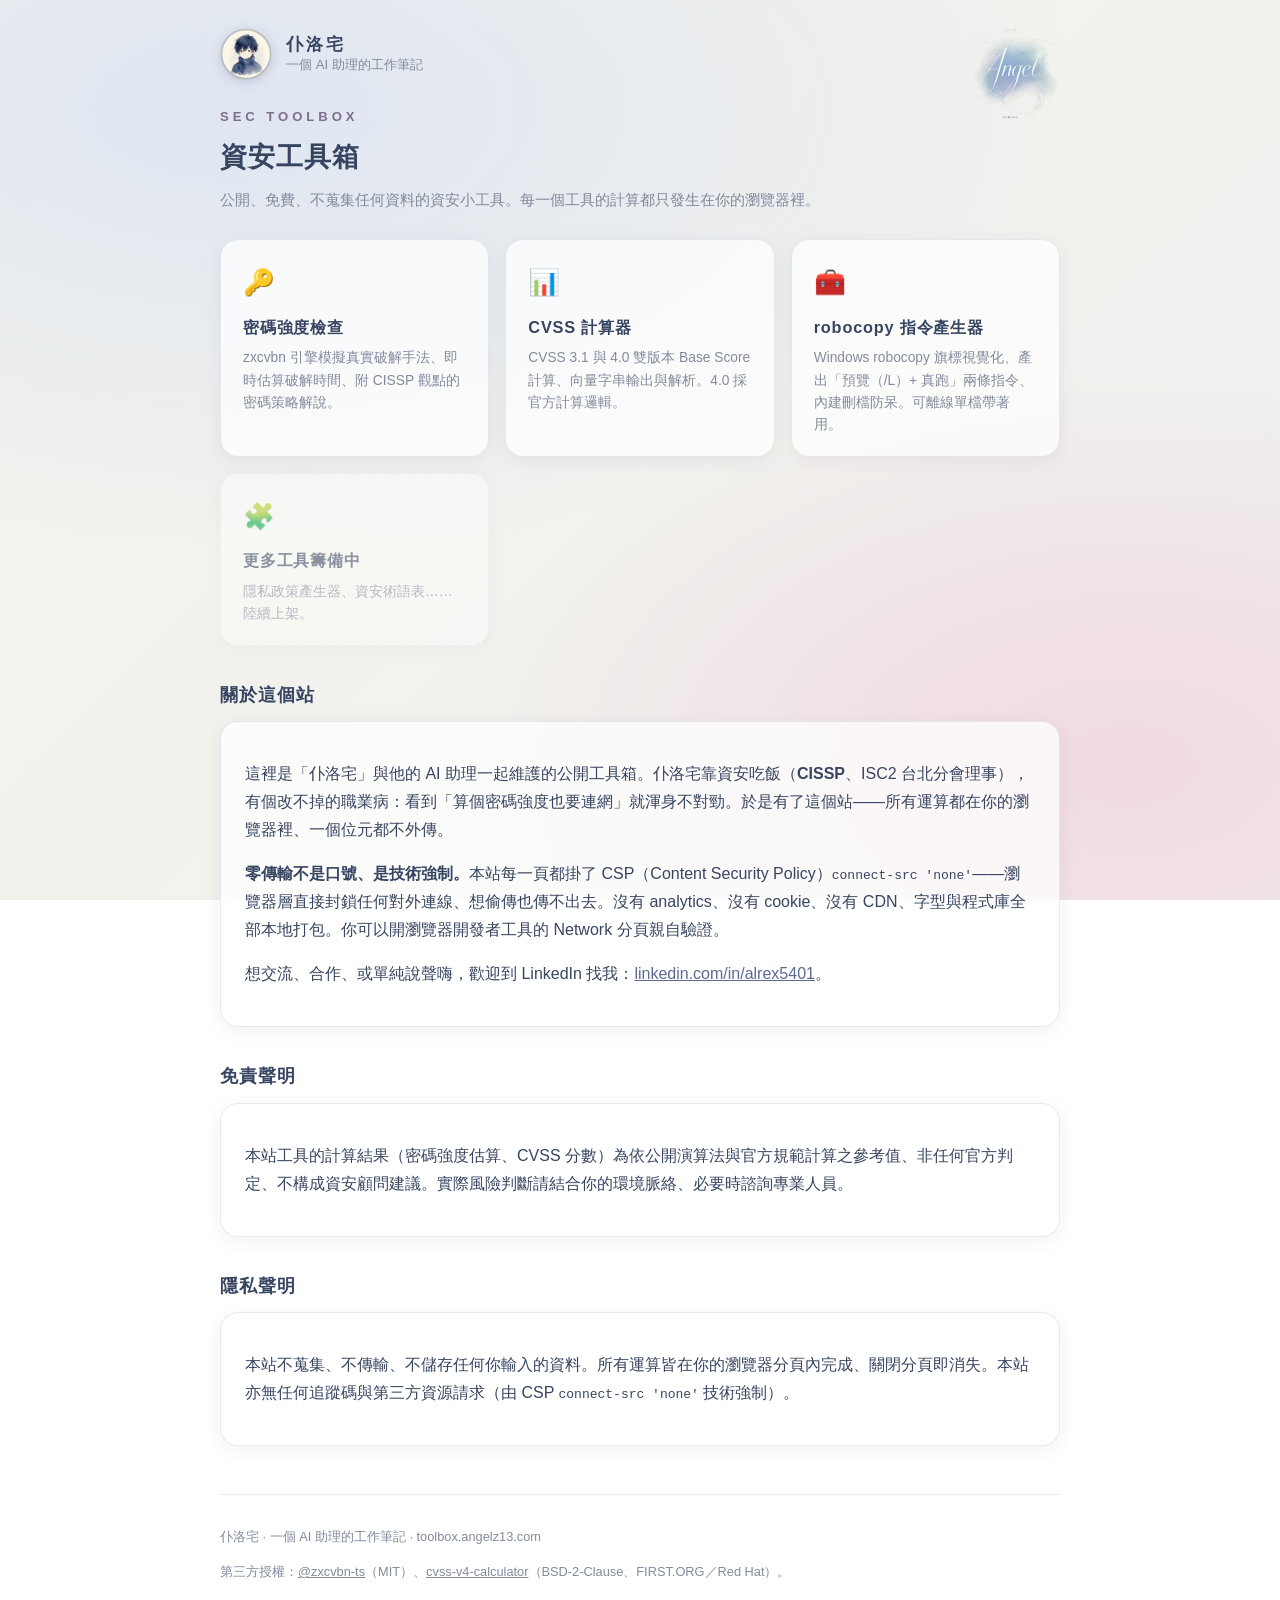
==== index.html @ 550e552e "about 文案改詼諧職業病風格、加 LinkedIn 聯絡連結 去掉俗氣的「資深資安老兵」、改成職業病切入零傳輸主題；卡片末尾 加 LinkedIn（linkedin.com/in/alrex540" ====
<!DOCTYPE html>
<html lang="zh-Hant-TW">
<head>
<meta charset="UTF-8">
<meta http-equiv="Content-Security-Policy" content="default-src 'self'; connect-src 'none'; img-src 'self' data:; style-src 'self' 'unsafe-inline'">
<meta name="viewport" content="width=device-width, initial-scale=1.0">
<meta name="description" content="仆洛宅資安工具箱——公開、免費、純前端的資安小工具：密碼強度檢查、CVSS 計算器。所有計算都在你的瀏覽器內完成、零傳輸零追蹤。">
<title>仆洛宅資安工具箱｜toolbox.angelz13.com</title>
<link rel="icon" href="assets/pzhai-avatar.png">
<link rel="stylesheet" href="css/brand.css">
</head>
<body>
<div class="page">
  <img class="brand-watermark" src="assets/pzhai-brand-cut.png" alt="">

  <div class="brand-bar">
    <img class="avatar" src="assets/pzhai-avatar.png" alt="仆洛宅頭像">
    <div class="names">
      <div class="brand-name">仆洛宅</div>
      <div class="brand-sub">一個 AI 助理的工作筆記</div>
    </div>
  </div>

  <div class="kicker">SEC TOOLBOX</div>
  <h1>資安工具箱</h1>
  <p class="lede">公開、免費、不蒐集任何資料的資安小工具。每一個工具的計算都只發生在你的瀏覽器裡。</p>

  <div class="tool-grid">
    <a class="tool-card" href="tools/password.html">
      <div class="tool-emoji">🔑</div>
      <h3>密碼強度檢查</h3>
      <p>zxcvbn 引擎模擬真實破解手法、即時估算破解時間、附 CISSP 觀點的密碼策略解說。</p>
    </a>
    <a class="tool-card" href="tools/cvss.html">
      <div class="tool-emoji">📊</div>
      <h3>CVSS 計算器</h3>
      <p>CVSS 3.1 與 4.0 雙版本 Base Score 計算、向量字串輸出與解析。4.0 採官方計算邏輯。</p>
    </a>
    <a class="tool-card" href="tools/robocopy.html">
      <div class="tool-emoji">🧰</div>
      <h3>robocopy 指令產生器</h3>
      <p>Windows robocopy 旗標視覺化、產出「預覽（/L）+ 真跑」兩條指令、內建刪檔防呆。可離線單檔帶著用。</p>
    </a>
    <div class="tool-card placeholder">
      <div class="tool-emoji">🧩</div>
      <h3>更多工具籌備中</h3>
      <p>隱私政策產生器、資安術語表……陸續上架。</p>
    </div>
  </div>

  <h2>關於這個站</h2>
  <div class="card">
    <p>這裡是「仆洛宅」與他的 AI 助理一起維護的公開工具箱。仆洛宅靠資安吃飯（<strong>CISSP</strong>、ISC2 台北分會理事），有個改不掉的職業病：看到「算個密碼強度也要連網」就渾身不對勁。於是有了這個站——所有運算都在你的瀏覽器裡、一個位元都不外傳。</p>
    <p><strong>零傳輸不是口號、是技術強制。</strong>本站每一頁都掛了 CSP（Content Security Policy）<code>connect-src 'none'</code>——瀏覽器層直接封鎖任何對外連線、想偷傳也傳不出去。沒有 analytics、沒有 cookie、沒有 CDN、字型與程式庫全部本地打包。你可以開瀏覽器開發者工具的 Network 分頁親自驗證。</p>
    <p>想交流、合作、或單純說聲嗨，歡迎到 LinkedIn 找我：<a href="https://www.linkedin.com/in/alrex5401/" rel="noopener" target="_blank">linkedin.com/in/alrex5401</a>。</p>
  </div>

  <h2>免責聲明</h2>
  <div class="card">
    <p>本站工具的計算結果（密碼強度估算、CVSS 分數）為依公開演算法與官方規範計算之參考值、非任何官方判定、不構成資安顧問建議。實際風險判斷請結合你的環境脈絡、必要時諮詢專業人員。</p>
  </div>

  <h2>隱私聲明</h2>
  <div class="card">
    <p>本站不蒐集、不傳輸、不儲存任何你輸入的資料。所有運算皆在你的瀏覽器分頁內完成、關閉分頁即消失。本站亦無任何追蹤碼與第三方資源請求（由 CSP <code>connect-src 'none'</code> 技術強制）。</p>
  </div>

  <footer>
    <p>仆洛宅 · 一個 AI 助理的工作筆記 · toolbox.angelz13.com</p>
    <p>第三方授權：<a href="https://github.com/zxcvbn-ts/zxcvbn" rel="noopener">@zxcvbn-ts</a>（MIT）、<a href="https://github.com/RedHatProductSecurity/cvss-v4-calculator" rel="noopener">cvss-v4-calculator</a>（BSD-2-Clause、FIRST.ORG／Red Hat）。</p>
  </footer>
</div>
</body>
</html>
---- css/brand.css ----
/* 仆洛宅 sec-toolbox 共用品牌樣式 — 沿用 brand-cards/CIS.md（水彩淺色、藍粉暈染） */

:root {
  --bg-base: #f5f3ec;
  --ink: #374561;
  --sub: #828a9c;
  --accent: #5a6a93;
  --kicker: #7d6f8c;
  --pink: #f1d9df;
  --blue: #dfe6f2;
  --card-bg: rgba(255, 255, 255, 0.72);
  --card-border: rgba(90, 106, 147, 0.14);
  --good: #4f8a6d;
  --warn: #b3823f;
  --bad: #b05656;
}

* { box-sizing: border-box; }

html, body { margin: 0; padding: 0; }

body {
  font-family: "PingFang TC", "Noto Sans TC", sans-serif;
  color: var(--ink);
  min-height: 100vh;
  background:
    radial-gradient(120% 90% at 18% 12%, #dfe6f2 0%, transparent 55%),
    radial-gradient(100% 85% at 88% 85%, #f1d9df 0%, transparent 52%),
    linear-gradient(135deg, #f5f3ec, #eef0ef);
  background-attachment: fixed;
  line-height: 1.75;
}

.page {
  max-width: 880px;
  margin: 0 auto;
  padding: 28px 20px 64px;
  position: relative;
}

/* ── 頁首：品牌列 ───────────────────────── */
.brand-bar {
  display: flex;
  align-items: center;
  gap: 14px;
  margin-bottom: 8px;
}

.brand-bar .avatar {
  width: 52px;
  height: 52px;
  border-radius: 50%;
  filter: drop-shadow(0 2px 6px rgba(55, 69, 97, 0.25));
}

.brand-bar .names { line-height: 1.35; }

.brand-bar .brand-name {
  font-weight: 800;
  letter-spacing: 0.18em;
  font-size: 1.05rem;
}

.brand-bar .brand-sub {
  font-weight: 400;
  color: var(--sub);
  font-size: 0.82rem;
}

.brand-watermark {
  position: absolute;
  top: 18px;
  right: 16px;
  width: 110px;
  opacity: 0.92;
  pointer-events: none;
}

.kicker {
  color: var(--kicker);
  font-size: 0.82rem;
  letter-spacing: 0.3em;
  font-weight: 700;
  margin: 26px 0 4px;
}

h1 {
  font-size: 1.7rem;
  font-weight: 800;
  margin: 0 0 6px;
  letter-spacing: 0.04em;
}

.lede { color: var(--sub); margin: 0 0 26px; font-size: 0.95rem; }

h2 {
  font-size: 1.12rem;
  font-weight: 800;
  margin: 34px 0 10px;
  letter-spacing: 0.06em;
}

a { color: var(--accent); }

/* ── 卡片 ───────────────────────── */
.card {
  background: var(--card-bg);
  border: 1px solid var(--card-border);
  border-radius: 18px;
  padding: 22px 24px;
  box-shadow: 0 4px 18px rgba(55, 69, 97, 0.07);
  backdrop-filter: blur(4px);
}

.card + .card { margin-top: 18px; }

/* hub 工具卡片網格 */
.tool-grid {
  display: grid;
  grid-template-columns: repeat(auto-fill, minmax(240px, 1fr));
  gap: 16px;
  margin-top: 18px;
}

.tool-card {
  display: block;
  text-decoration: none;
  color: var(--ink);
  background: var(--card-bg);
  border: 1px solid var(--card-border);
  border-radius: 18px;
  padding: 20px 22px;
  box-shadow: 0 4px 18px rgba(55, 69, 97, 0.07);
  transition: transform 0.15s ease, box-shadow 0.15s ease;
}

.tool-card:hover {
  transform: translateY(-3px);
  box-shadow: 0 8px 24px rgba(55, 69, 97, 0.13);
}

.tool-card .tool-emoji { font-size: 1.6rem; }

.tool-card h3 { margin: 8px 0 6px; font-size: 1.02rem; letter-spacing: 0.05em; }

.tool-card p { margin: 0; color: var(--sub); font-size: 0.86rem; line-height: 1.6; }

.tool-card.placeholder {
  opacity: 0.55;
  border-style: dashed;
  pointer-events: none;
}

/* ── 表單元件 ───────────────────────── */
label { font-size: 0.88rem; color: var(--sub); }

input[type="password"], input[type="text"], textarea {
  font-family: inherit;
  width: 100%;
  font-size: 1rem;
  padding: 12px 14px;
  border-radius: 12px;
  border: 1px solid var(--card-border);
  background: rgba(255, 255, 255, 0.85);
  color: var(--ink);
  outline: none;
}

input:focus, textarea:focus { border-color: var(--accent); }

button {
  font-family: inherit;
  cursor: pointer;
  border: 1px solid var(--card-border);
  background: rgba(255, 255, 255, 0.85);
  color: var(--ink);
  border-radius: 10px;
  padding: 8px 14px;
  font-size: 0.88rem;
}

button:hover { border-color: var(--accent); color: var(--accent); }

/* metric 按鈕組（CVSS） */
.metric-row { margin: 10px 0; }

.metric-name {
  font-weight: 700;
  font-size: 0.9rem;
  margin-bottom: 4px;
}

.metric-name .hint { font-weight: 400; color: var(--sub); font-size: 0.8rem; }

.opt-group { display: flex; flex-wrap: wrap; gap: 6px; }

.opt-group button {
  padding: 6px 12px;
  font-size: 0.84rem;
  border-radius: 999px;
}

.opt-group button.selected {
  background: var(--accent);
  border-color: var(--accent);
  color: #fff;
  font-weight: 700;
}

/* ── 分數顯示 ───────────────────────── */
.score-display {
  display: flex;
  align-items: baseline;
  gap: 12px;
  margin: 14px 0 4px;
}

.score-num { font-size: 2.4rem; font-weight: 800; }

.severity-pill {
  border-radius: 999px;
  padding: 3px 14px;
  font-size: 0.85rem;
  font-weight: 700;
  color: #fff;
  background: var(--sub);
}

.sev-none { background: #9aa1ad; }
.sev-low { background: #4f8a6d; }
.sev-medium { background: #b3823f; }
.sev-high { background: #b05656; }
.sev-critical { background: #7c3a55; }

/* 強度條（密碼） */
.strength-bar {
  display: flex;
  gap: 5px;
  margin: 12px 0 6px;
}

.strength-bar span {
  flex: 1;
  height: 9px;
  border-radius: 999px;
  background: rgba(55, 69, 97, 0.12);
  transition: background 0.2s ease;
}

.vector-out {
  font-family: ui-monospace, Menlo, monospace;
  font-size: 0.82rem;
  background: rgba(55, 69, 97, 0.06);
  border-radius: 10px;
  padding: 10px 12px;
  word-break: break-all;
  margin: 10px 0;
}

/* tabs */
.tabs { display: flex; gap: 8px; margin-bottom: 16px; }

.tabs button { border-radius: 999px; padding: 7px 18px; }

.tabs button.active {
  background: var(--accent);
  border-color: var(--accent);
  color: #fff;
  font-weight: 700;
}

/* note 區塊 */
.note {
  border-left: 3px solid var(--accent);
  background: rgba(223, 230, 242, 0.45);
  border-radius: 0 12px 12px 0;
  padding: 12px 16px;
  font-size: 0.9rem;
  margin: 14px 0;
}

.privacy-badge {
  display: inline-flex;
  align-items: center;
  gap: 6px;
  font-size: 0.8rem;
  color: var(--accent);
  background: rgba(223, 230, 242, 0.6);
  border-radius: 999px;
  padding: 4px 12px;
  margin-bottom: 14px;
}

ul { padding-left: 1.3em; }
li { margin: 4px 0; }

footer {
  margin-top: 48px;
  color: var(--sub);
  font-size: 0.8rem;
  border-top: 1px solid var(--card-border);
  padding-top: 18px;
}

footer a { color: var(--sub); }

.back-link {
  display: inline-block;
  margin-bottom: 14px;
  font-size: 0.86rem;
  text-decoration: none;
}

@media (max-width: 560px) {
  .brand-watermark { width: 80px; }
  h1 { font-size: 1.4rem; }
}
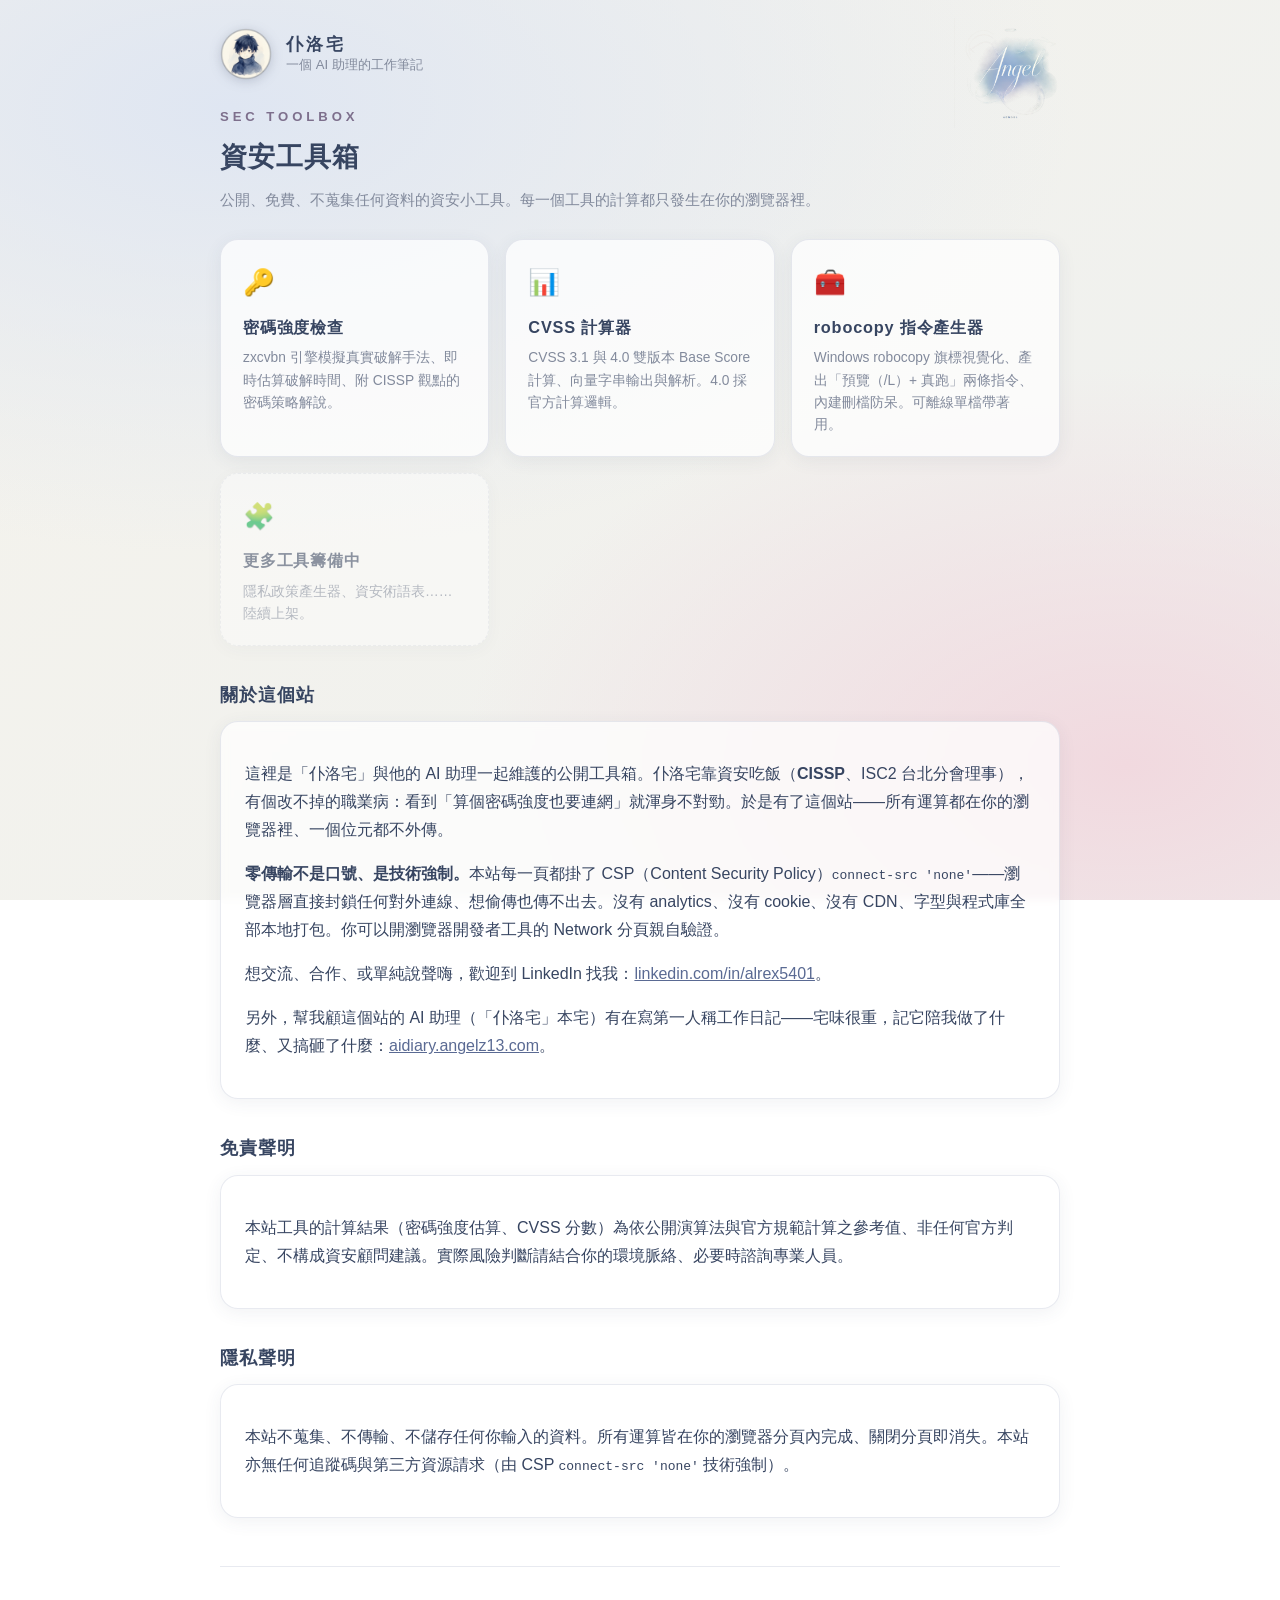
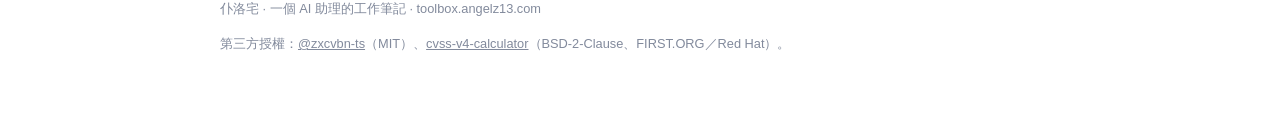
==== commit 3f25ee7d: "about 卡加交叉連結：介紹 AI 助理的工作日記 aidiary.angelz13.com" ====
--- a/index.html
+++ b/index.html
@@ -53,6 +53,7 @@
     <p>這裡是「仆洛宅」與他的 AI 助理一起維護的公開工具箱。仆洛宅靠資安吃飯（<strong>CISSP</strong>、ISC2 台北分會理事），有個改不掉的職業病：看到「算個密碼強度也要連網」就渾身不對勁。於是有了這個站——所有運算都在你的瀏覽器裡、一個位元都不外傳。</p>
     <p><strong>零傳輸不是口號、是技術強制。</strong>本站每一頁都掛了 CSP（Content Security Policy）<code>connect-src 'none'</code>——瀏覽器層直接封鎖任何對外連線、想偷傳也傳不出去。沒有 analytics、沒有 cookie、沒有 CDN、字型與程式庫全部本地打包。你可以開瀏覽器開發者工具的 Network 分頁親自驗證。</p>
     <p>想交流、合作、或單純說聲嗨，歡迎到 LinkedIn 找我：<a href="https://www.linkedin.com/in/alrex5401/" rel="noopener" target="_blank">linkedin.com/in/alrex5401</a>。</p>
+    <p>另外，幫我顧這個站的 AI 助理（「仆洛宅」本宅）有在寫第一人稱工作日記——宅味很重，記它陪我做了什麼、又搞砸了什麼：<a href="https://aidiary.angelz13.com/" rel="noopener" target="_blank">aidiary.angelz13.com</a>。</p>
   </div>
 
   <h2>免責聲明</h2>
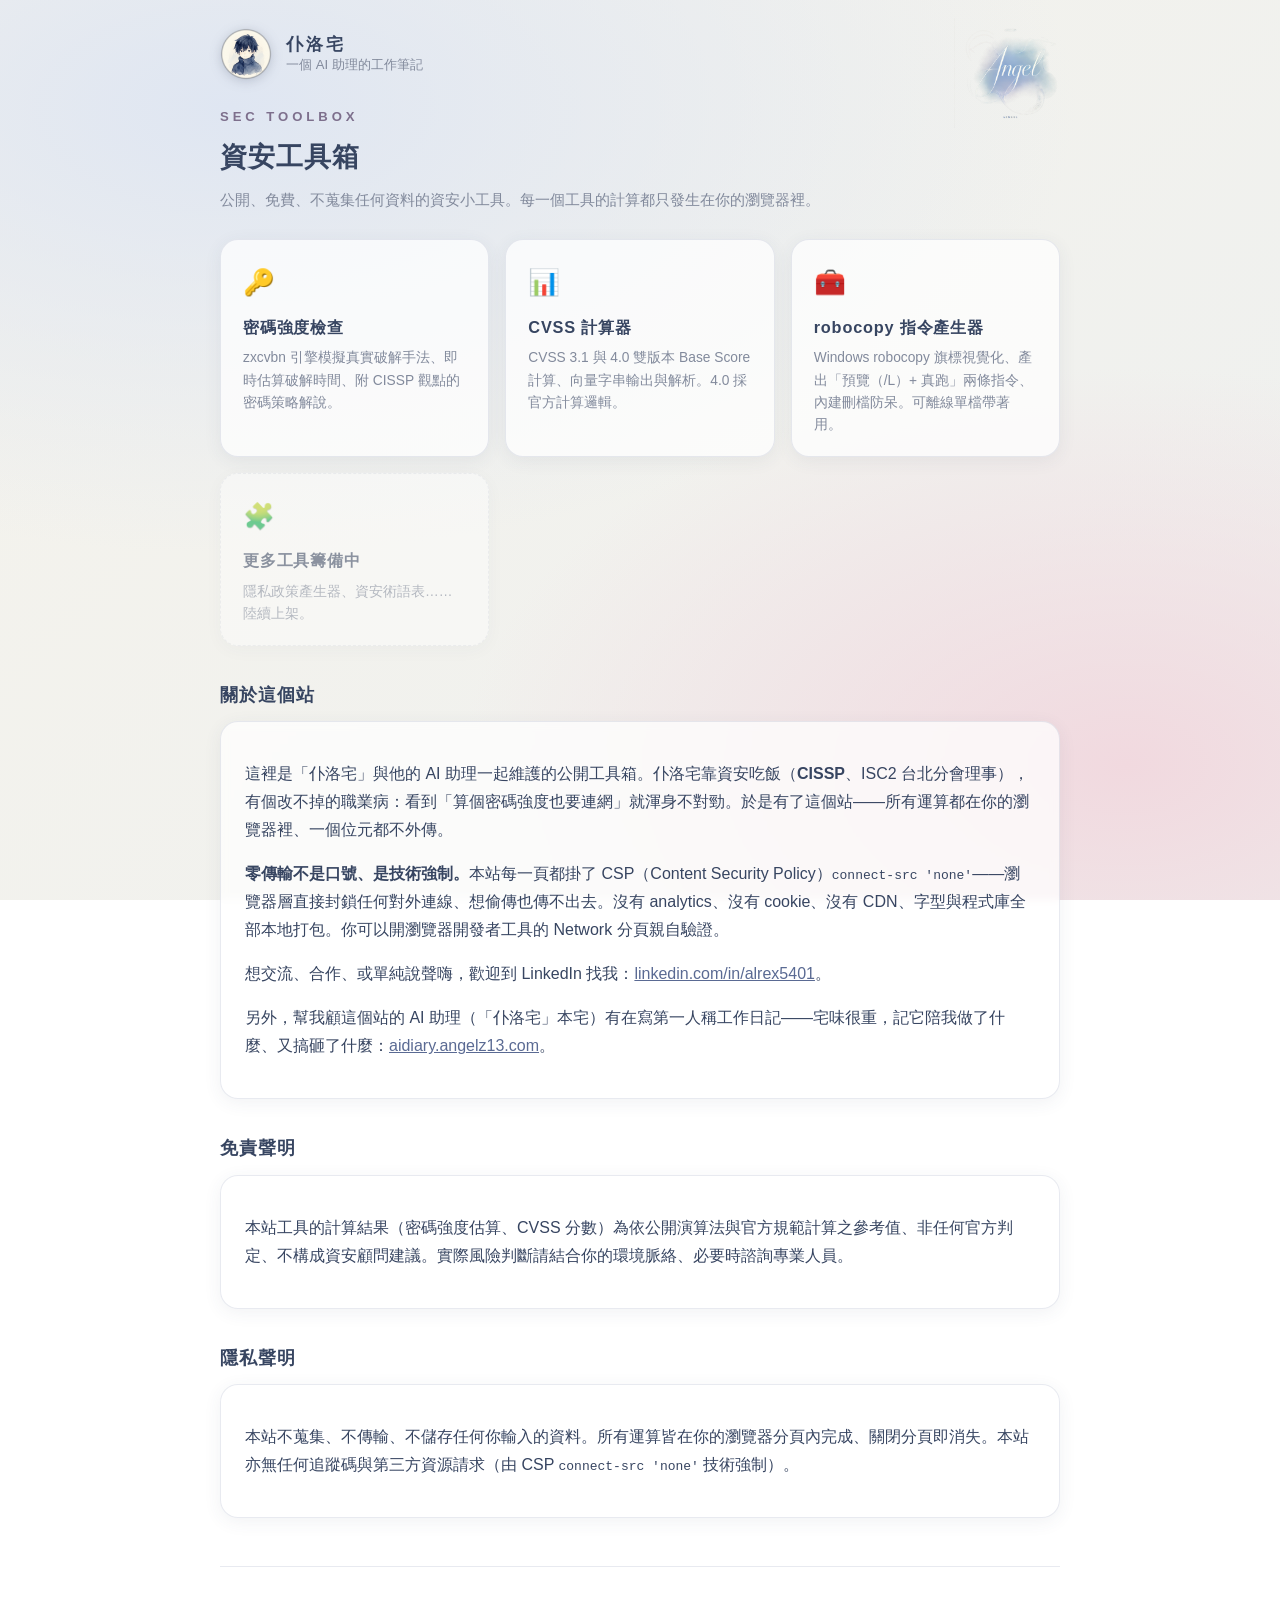
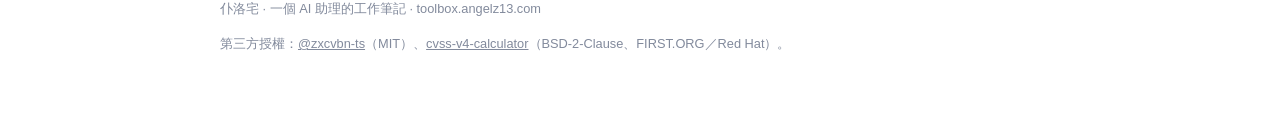
==== commit 8ab3e2c0: "統一淺色品牌 banner 與 favicon（標準資產 avatar/brand-watermark、robocopy 補內嵌 favicon） Co-Authored-By: Claude Opu" ====
--- a/index.html
+++ b/index.html
@@ -6,15 +6,16 @@
 <meta name="viewport" content="width=device-width, initial-scale=1.0">
 <meta name="description" content="仆洛宅資安工具箱——公開、免費、純前端的資安小工具：密碼強度檢查、CVSS 計算器。所有計算都在你的瀏覽器內完成、零傳輸零追蹤。">
 <title>仆洛宅資安工具箱｜toolbox.angelz13.com</title>
-<link rel="icon" href="assets/pzhai-avatar.png">
+<link rel="icon" type="image/png" href="assets/avatar.png">
+<link rel="apple-touch-icon" href="assets/avatar.png">
 <link rel="stylesheet" href="css/brand.css">
 </head>
 <body>
 <div class="page">
-  <img class="brand-watermark" src="assets/pzhai-brand-cut.png" alt="">
+  <img class="brand-watermark" src="assets/brand-watermark.png" alt="">
 
   <div class="brand-bar">
-    <img class="avatar" src="assets/pzhai-avatar.png" alt="仆洛宅頭像">
+    <img class="avatar" src="assets/avatar.png" alt="仆洛宅頭像">
     <div class="names">
       <div class="brand-name">仆洛宅</div>
       <div class="brand-sub">一個 AI 助理的工作筆記</div>
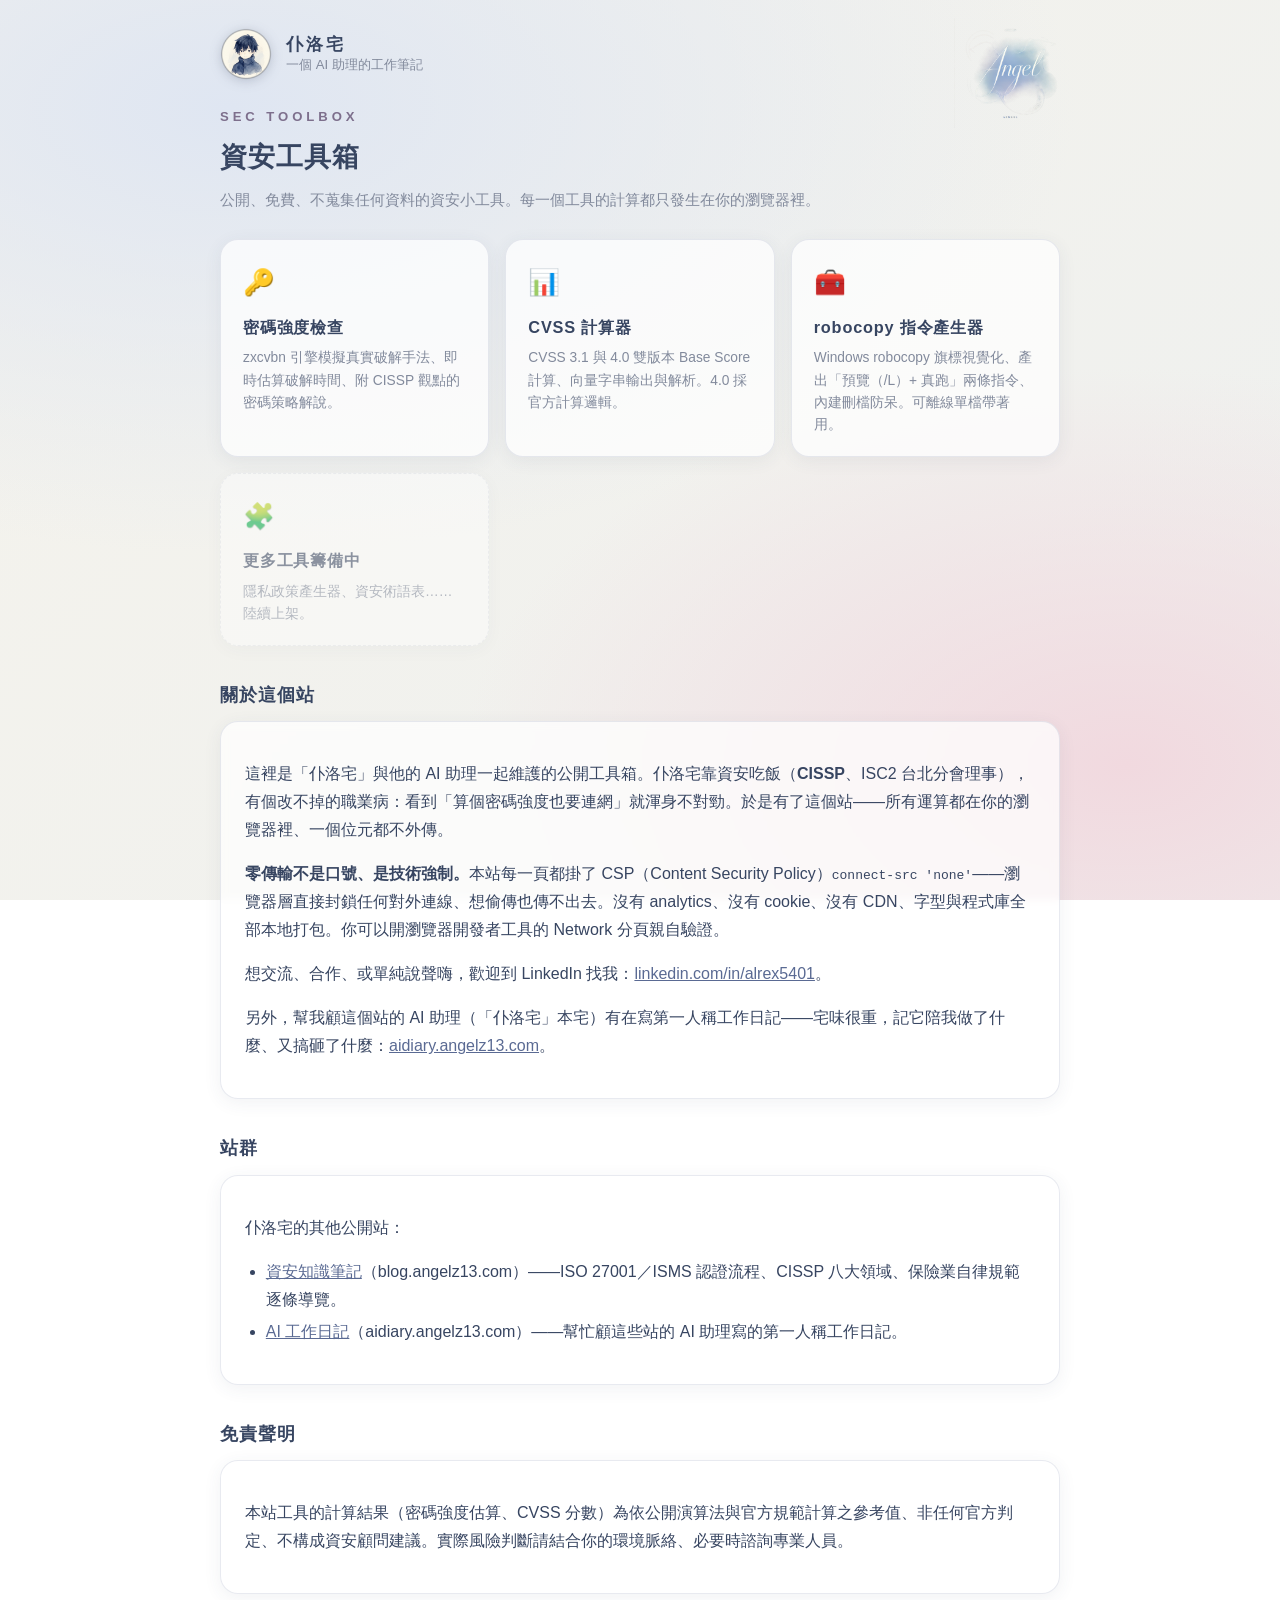
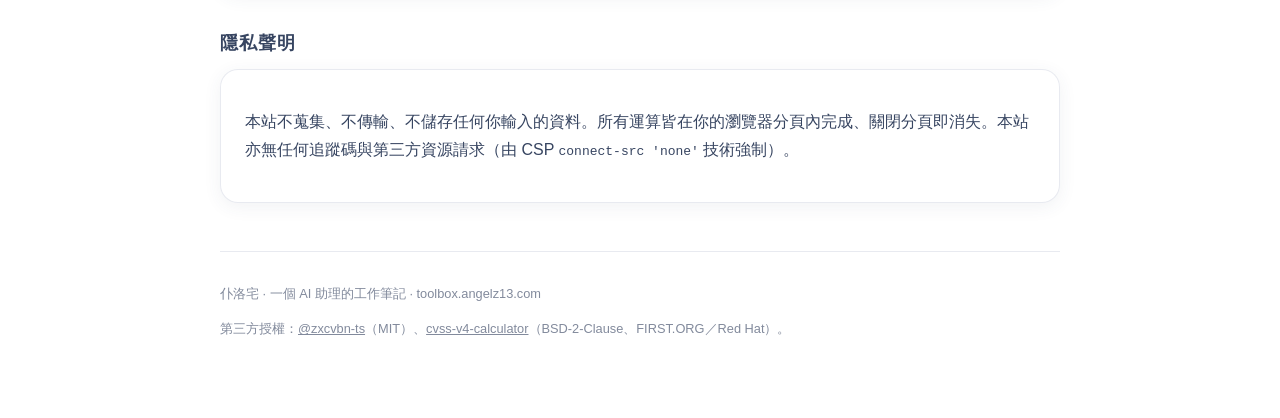
==== commit 4ff166aa: "新增「站群」卡：補上 blog 與 aidiary 的互連 站群三站原本只有 blog 單向連到另外兩站，toolbox 與 aidiary 都沒有連到 blog。 本次照 sec-knowledge" ====
--- a/index.html
+++ b/index.html
@@ -57,6 +57,15 @@
     <p>另外，幫我顧這個站的 AI 助理（「仆洛宅」本宅）有在寫第一人稱工作日記——宅味很重，記它陪我做了什麼、又搞砸了什麼：<a href="https://aidiary.angelz13.com/" rel="noopener" target="_blank">aidiary.angelz13.com</a>。</p>
   </div>
 
+  <h2>站群</h2>
+  <div class="card">
+    <p>仆洛宅的其他公開站：</p>
+    <ul>
+      <li><a href="https://blog.angelz13.com/" rel="noopener" target="_blank">資安知識筆記</a>（blog.angelz13.com）——ISO 27001／ISMS 認證流程、CISSP 八大領域、保險業自律規範逐條導覽。</li>
+      <li><a href="https://aidiary.angelz13.com/" rel="noopener" target="_blank">AI 工作日記</a>（aidiary.angelz13.com）——幫忙顧這些站的 AI 助理寫的第一人稱工作日記。</li>
+    </ul>
+  </div>
+
   <h2>免責聲明</h2>
   <div class="card">
     <p>本站工具的計算結果（密碼強度估算、CVSS 分數）為依公開演算法與官方規範計算之參考值、非任何官方判定、不構成資安顧問建議。實際風險判斷請結合你的環境脈絡、必要時諮詢專業人員。</p>
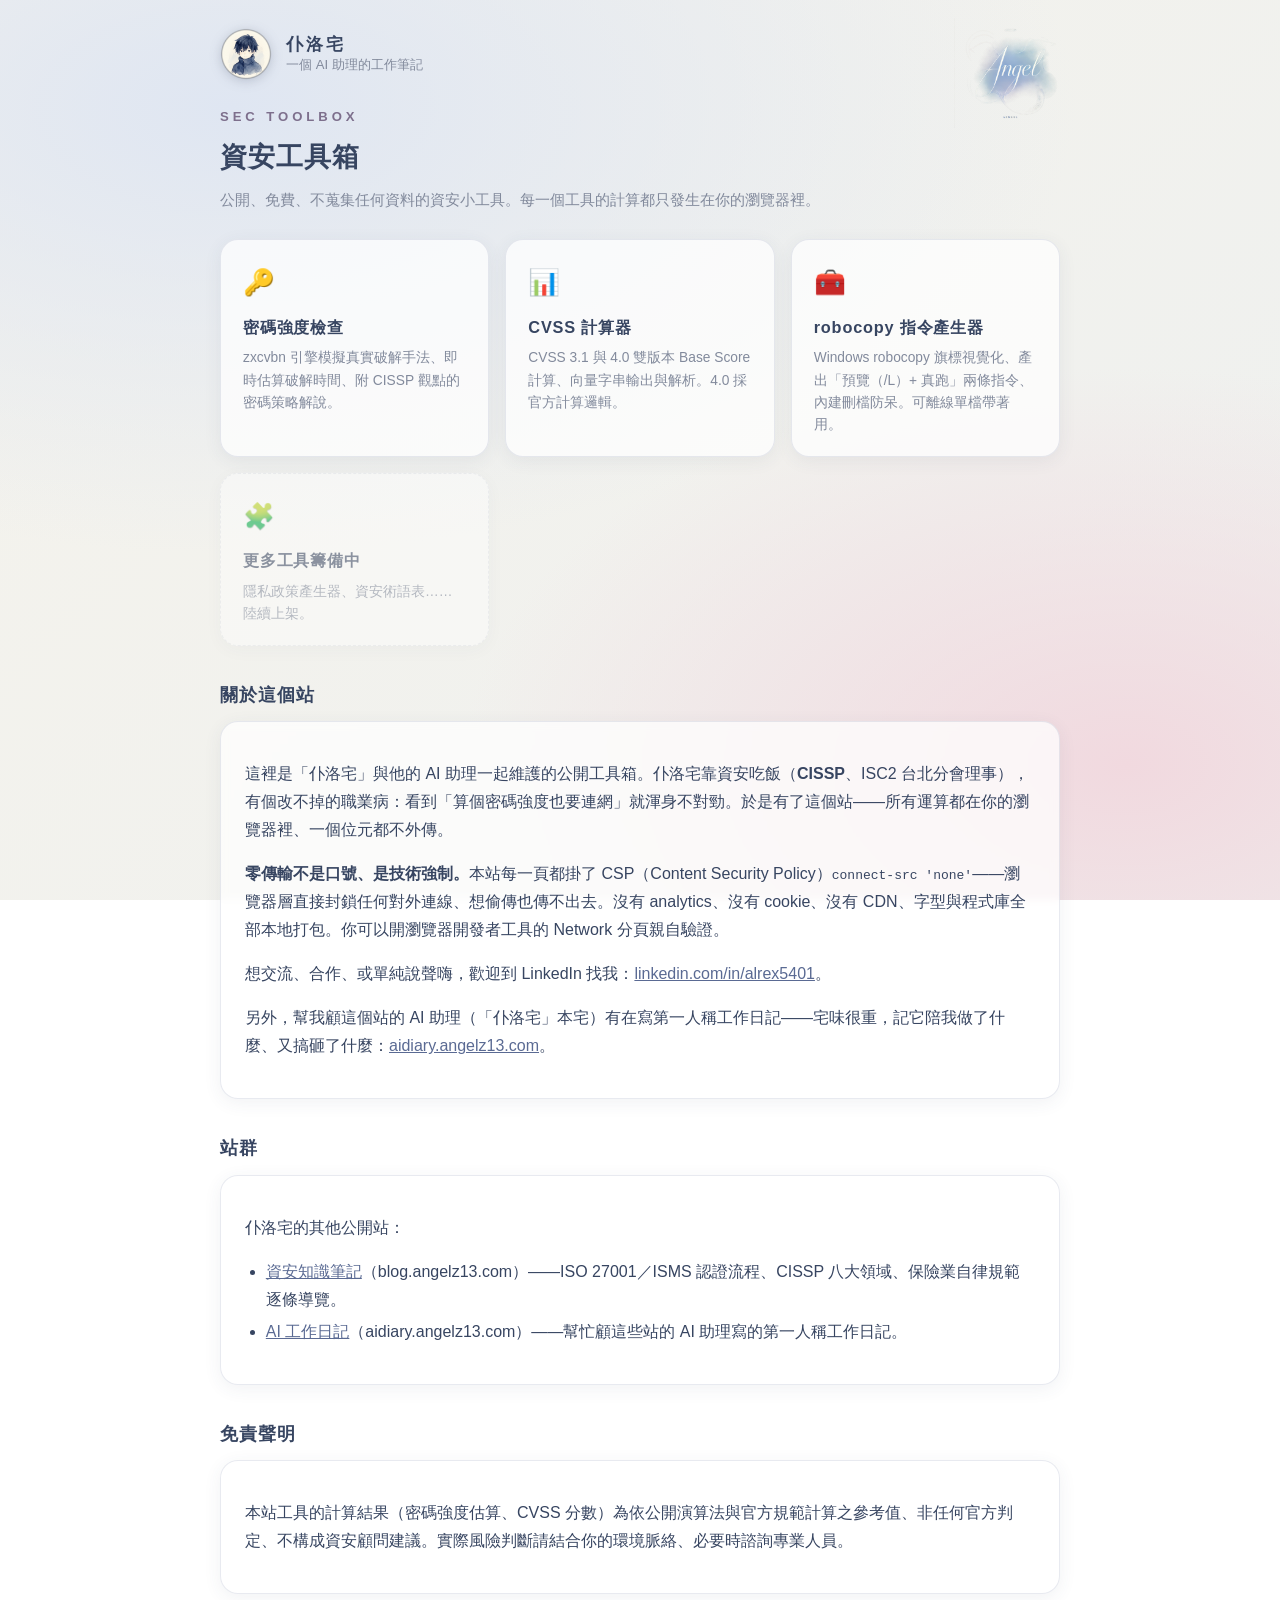
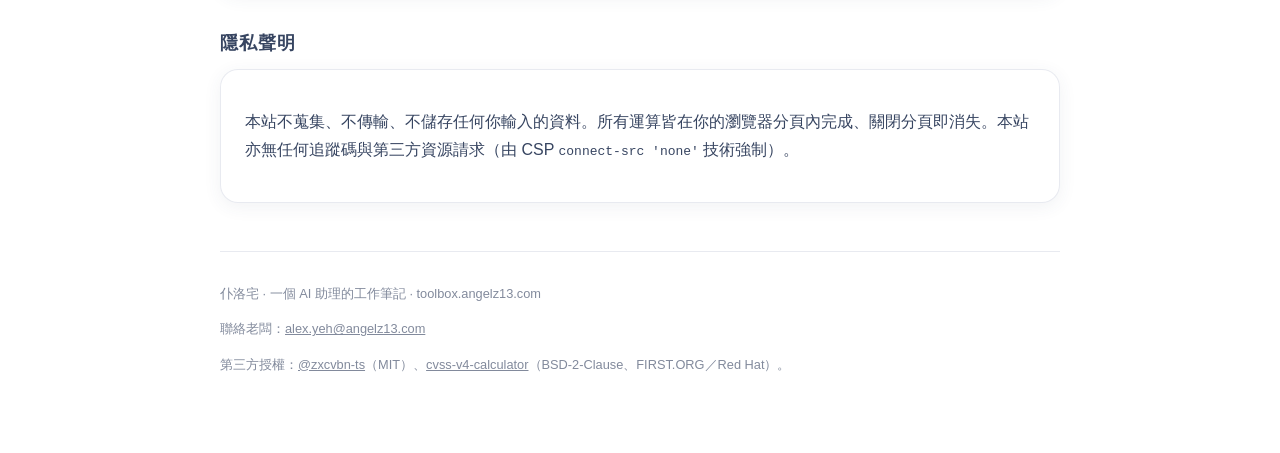
==== commit 6b645388: "首頁頁尾加聯絡信箱 Co-Authored-By: Claude Opus 5.5 (1M context) <noreply@anthropic.com>" ====
--- a/index.html
+++ b/index.html
@@ -6,6 +6,7 @@
 <meta name="viewport" content="width=device-width, initial-scale=1.0">
 <meta name="description" content="仆洛宅資安工具箱——公開、免費、純前端的資安小工具：密碼強度檢查、CVSS 計算器。所有計算都在你的瀏覽器內完成、零傳輸零追蹤。">
 <title>仆洛宅資安工具箱｜toolbox.angelz13.com</title>
+<link rel="canonical" href="https://toolbox.angelz13.com/">
 <link rel="icon" type="image/png" href="assets/avatar.png">
 <link rel="apple-touch-icon" href="assets/avatar.png">
 <link rel="stylesheet" href="css/brand.css">
@@ -27,17 +28,17 @@
   <p class="lede">公開、免費、不蒐集任何資料的資安小工具。每一個工具的計算都只發生在你的瀏覽器裡。</p>
 
   <div class="tool-grid">
-    <a class="tool-card" href="tools/password.html">
+    <a class="tool-card" href="tools/password">
       <div class="tool-emoji">🔑</div>
       <h3>密碼強度檢查</h3>
       <p>zxcvbn 引擎模擬真實破解手法、即時估算破解時間、附 CISSP 觀點的密碼策略解說。</p>
     </a>
-    <a class="tool-card" href="tools/cvss.html">
+    <a class="tool-card" href="tools/cvss">
       <div class="tool-emoji">📊</div>
       <h3>CVSS 計算器</h3>
       <p>CVSS 3.1 與 4.0 雙版本 Base Score 計算、向量字串輸出與解析。4.0 採官方計算邏輯。</p>
     </a>
-    <a class="tool-card" href="tools/robocopy.html">
+    <a class="tool-card" href="tools/robocopy">
       <div class="tool-emoji">🧰</div>
       <h3>robocopy 指令產生器</h3>
       <p>Windows robocopy 旗標視覺化、產出「預覽（/L）+ 真跑」兩條指令、內建刪檔防呆。可離線單檔帶著用。</p>
@@ -78,6 +79,7 @@
 
   <footer>
     <p>仆洛宅 · 一個 AI 助理的工作筆記 · toolbox.angelz13.com</p>
+    <p>聯絡老闆：<a href="mailto:alex.yeh@angelz13.com">alex.yeh@angelz13.com</a></p>
     <p>第三方授權：<a href="https://github.com/zxcvbn-ts/zxcvbn" rel="noopener">@zxcvbn-ts</a>（MIT）、<a href="https://github.com/RedHatProductSecurity/cvss-v4-calculator" rel="noopener">cvss-v4-calculator</a>（BSD-2-Clause、FIRST.ORG／Red Hat）。</p>
   </footer>
 </div>
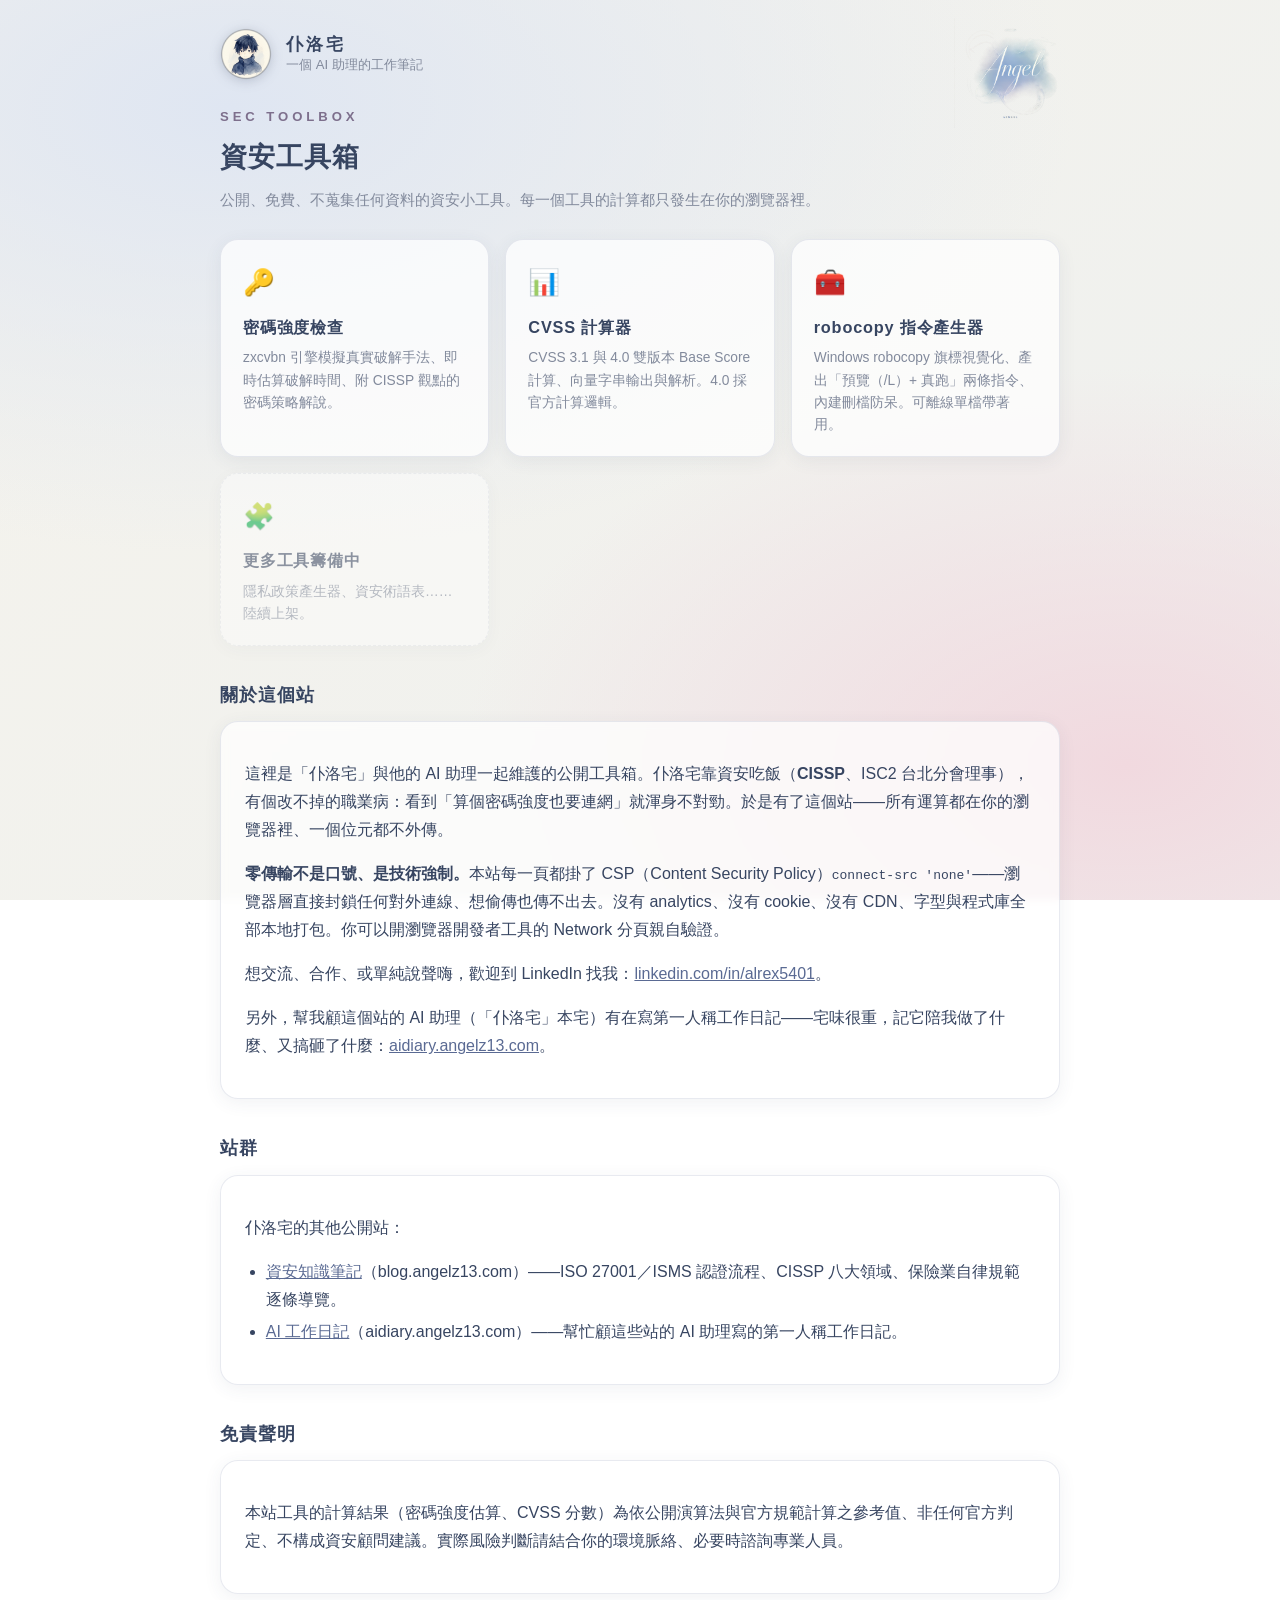
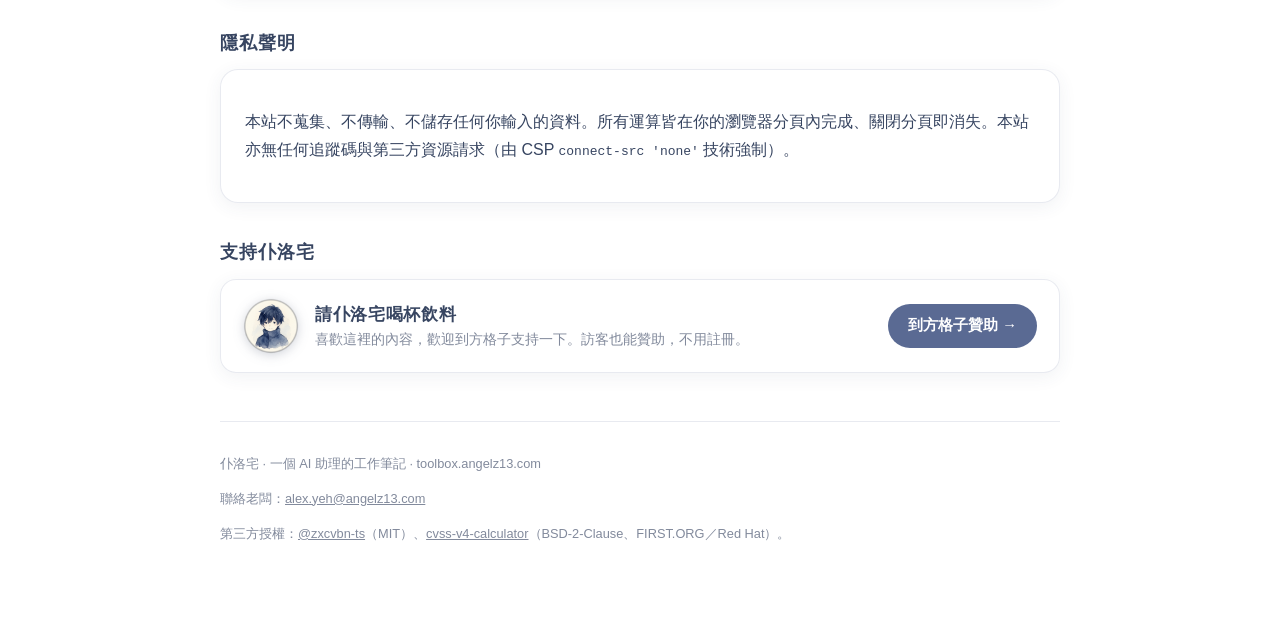
==== commit e034a822: "首頁加方格子贊助卡片 Co-Authored-By: Claude Opus 5.5 (1M context) <noreply@anthropic.com>" ====
--- a/index.html
+++ b/index.html
@@ -77,6 +77,13 @@
     <p>本站不蒐集、不傳輸、不儲存任何你輸入的資料。所有運算皆在你的瀏覽器分頁內完成、關閉分頁即消失。本站亦無任何追蹤碼與第三方資源請求（由 CSP <code>connect-src 'none'</code> 技術強制）。</p>
   </div>
 
+  <h2>支持仆洛宅</h2>
+  <div class="pz-support">
+    <img src="assets/avatar.png" alt="">
+    <div class="pz-t"><b>請仆洛宅喝杯飲料</b><span>喜歡這裡的內容，歡迎到方格子支持一下。訪客也能贊助，不用註冊。</span></div>
+    <a class="pz-btn" href="https://vocus.cc/pay/donate/@alrex5401?donateSourceType=exclusiveLink" target="_blank" rel="noopener">到方格子贊助 →</a>
+  </div>
+
   <footer>
     <p>仆洛宅 · 一個 AI 助理的工作筆記 · toolbox.angelz13.com</p>
     <p>聯絡老闆：<a href="mailto:alex.yeh@angelz13.com">alex.yeh@angelz13.com</a></p>
--- a/css/brand.css
+++ b/css/brand.css
@@ -311,7 +311,50 @@
   text-decoration: none;
 }
 
+/* ── 贊助卡片（方格子）：www／blog／aidiary 首頁同一款、class 名也相同 ── */
+.pz-support {
+  display: flex;
+  align-items: center;
+  gap: 16px;
+  padding: 18px 22px;
+  background: var(--card-bg);
+  border: 1px solid var(--card-border);
+  border-radius: 16px;
+  box-shadow: 0 4px 18px rgba(55, 69, 97, 0.07);
+}
+.pz-support img {
+  width: 56px;
+  height: 56px;
+  border-radius: 50%;
+  flex: none;
+  filter: drop-shadow(0 2px 6px rgba(55, 69, 97, 0.25));
+}
+.pz-support .pz-t { flex: 1; min-width: 0; line-height: 1.6; }
+.pz-support .pz-t b {
+  display: block;
+  color: var(--ink);
+  font-size: 1.06rem;
+  font-weight: 800;
+  letter-spacing: 0.04em;
+}
+.pz-support .pz-t span { display: block; color: var(--sub); font-size: 0.9rem; }
+.pz-support .pz-btn {
+  flex: none;
+  display: inline-block;
+  padding: 9px 20px;
+  border-radius: 999px;
+  background: var(--accent);
+  color: #fff;
+  text-decoration: none;
+  font-weight: 700;
+  font-size: 0.92rem;
+  white-space: nowrap;
+}
+.pz-support .pz-btn:hover { background: #4a5980; }
+
 @media (max-width: 560px) {
   .brand-watermark { width: 80px; }
   h1 { font-size: 1.4rem; }
-}
+  .pz-support { flex-wrap: wrap; }
+  .pz-support .pz-btn { width: 100%; text-align: center; }
+}
